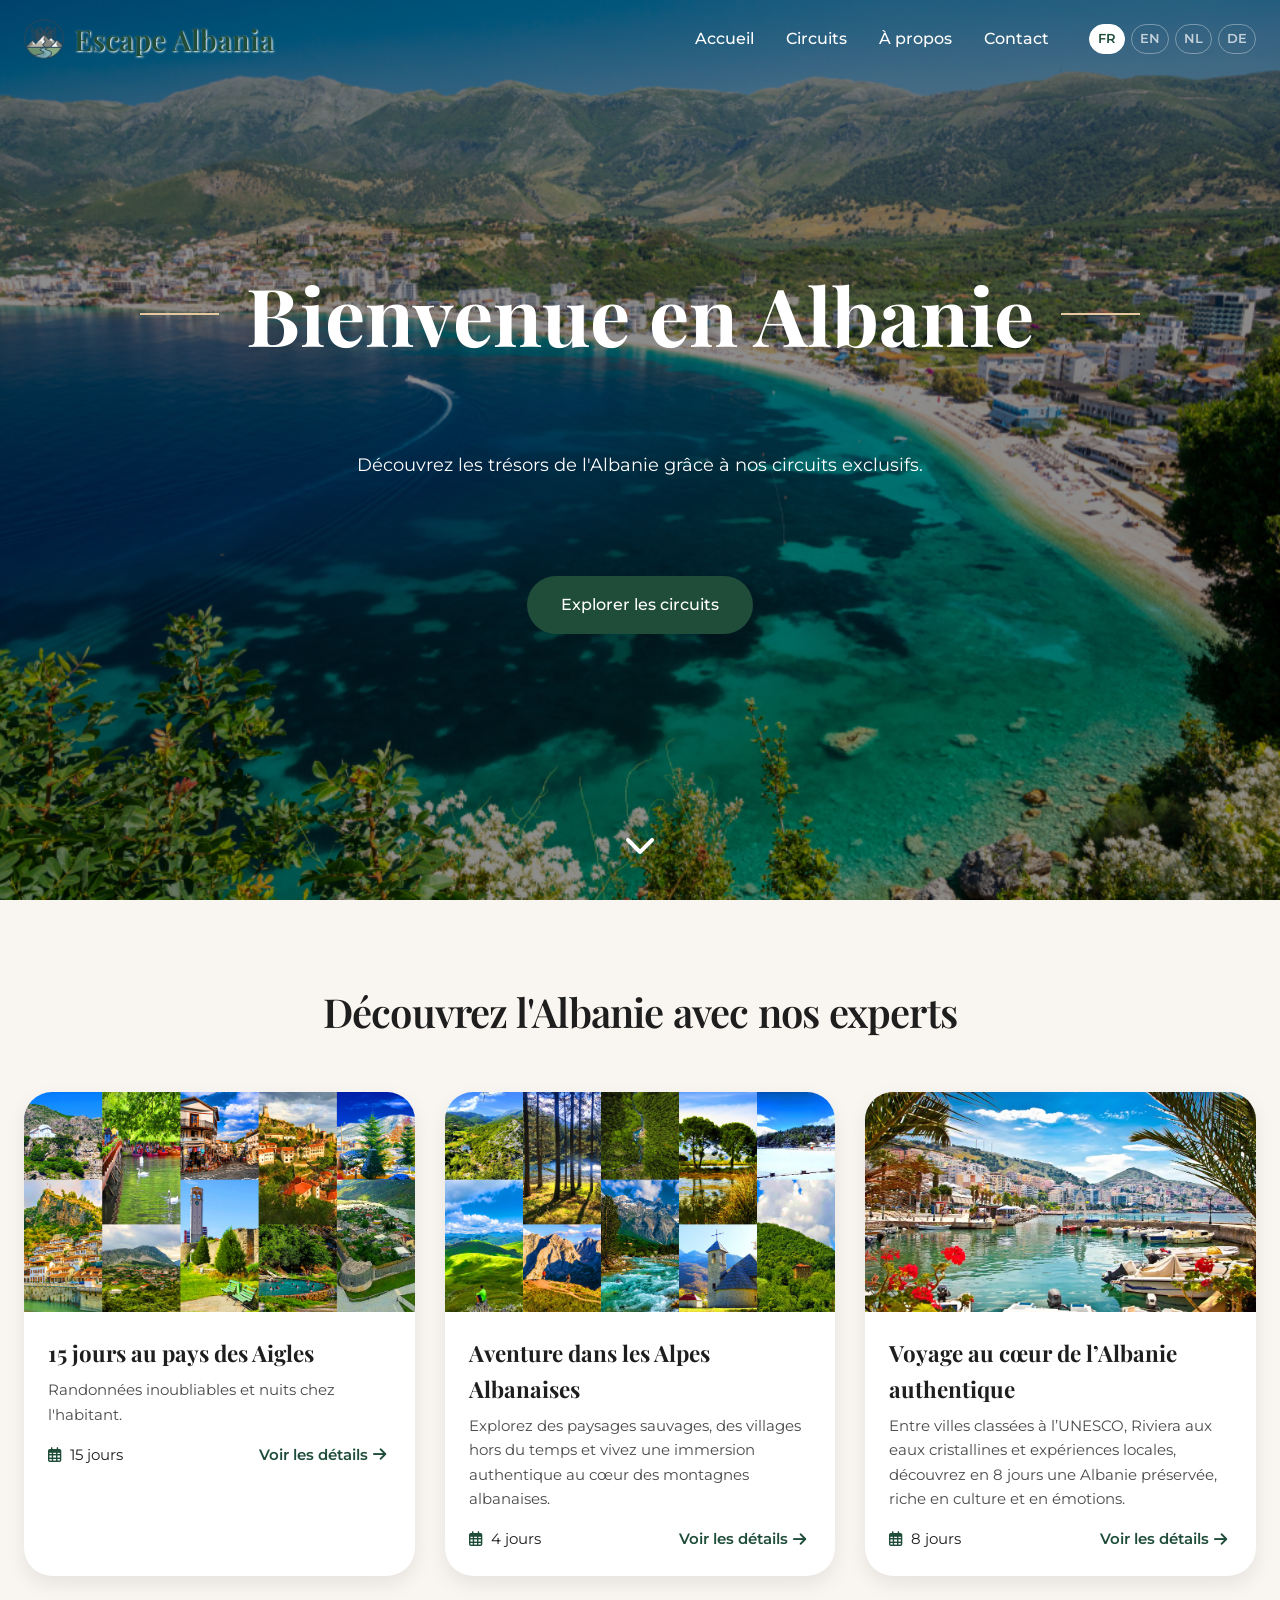
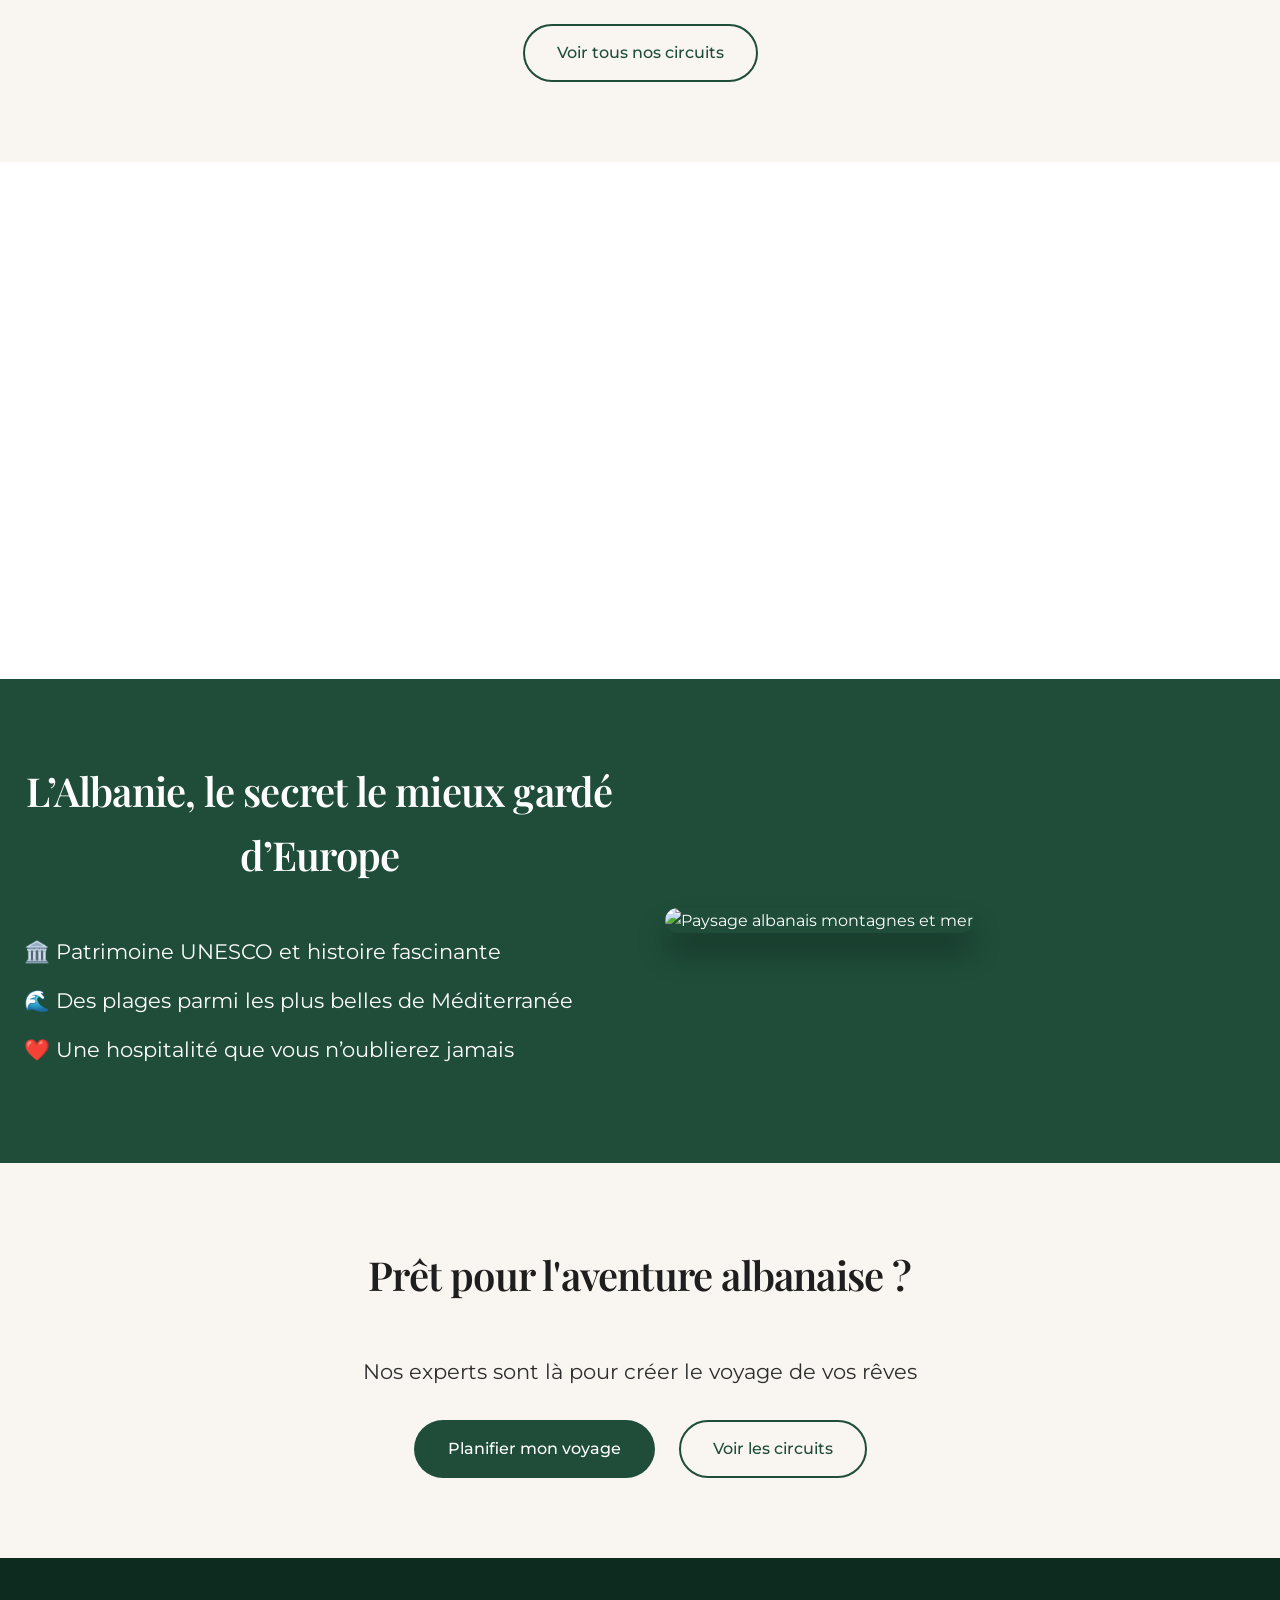
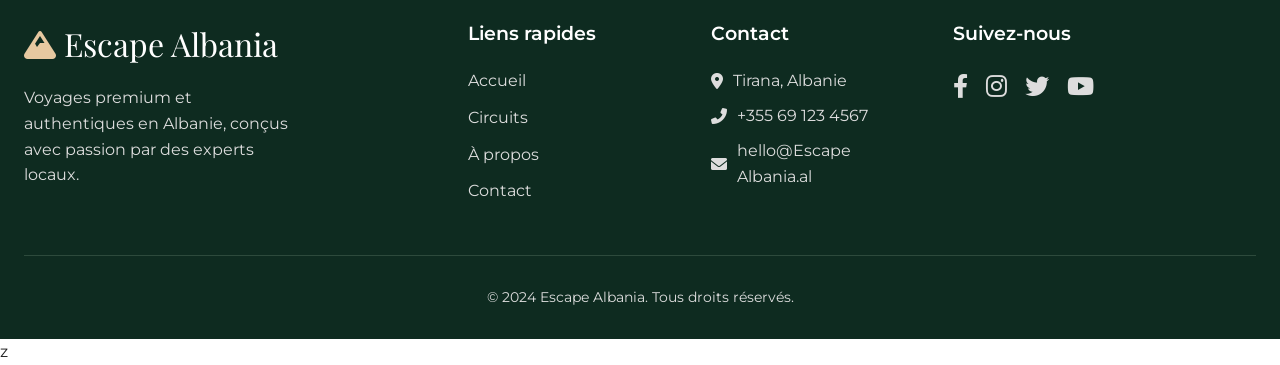
==== index.html @ 84c11a6c "Add files via upload" ====
<!DOCTYPE html>
<html lang="fr">
<head>
  <meta charset="UTF-8">
  <meta name="viewport" content="width=device-width, initial-scale=1.0">
  <title>Escape Albania – Découvrez l'Albanie autrement</title>
  <link rel="icon" type="image/x-icon" href="assets/icons/logo.png">
  <meta name="description" content="Voyages authentiques en Albanie avec guides locaux – circuits premium, petits groupes, expériences uniques.">
  <!-- Google Fonts : serif élégant / sans-serif moderne -->
  <link rel="preconnect" href="https://fonts.googleapis.com">
  <link rel="preconnect" href="https://fonts.gstatic.com" crossorigin>
  <link href="https://fonts.googleapis.com/css2?family=Playfair+Display:wght@400;500;700&family=Montserrat:wght@300;400;500;600&display=swap" rel="stylesheet">
  <!-- Font Awesome 6 (icônes minimales) -->
  <link rel="stylesheet" href="https://cdnjs.cloudflare.com/ajax/libs/font-awesome/6.0.0-beta3/css/all.min.css">
  <link rel="stylesheet" href="css/style.css">
</head>
<body>
  <!-- NAVBAR (overlay transparent) -->
  <header class="navbar js-navbar">
    <div class="navbar__container">
      <div class="navbar__logo">
        <img src="assets/icons/logo.png" alt="Logo Escape Albania" class="navbar__logo-img">
        <a href="index.html" class="navbar__name">Escape Albania</a>
      </div>

      <!-- Hamburger (mobile) -->
      <button class="navbar__hamburger js-hamburger" aria-label="Menu" aria-expanded="false">
        <span class="navbar__hamburger-line"></span>
        <span class="navbar__hamburger-line"></span>
        <span class="navbar__hamburger-line"></span>
      </button>

      <!-- Collapsible menu (center + right) -->
      <div class="navbar__collapse js-nav-collapse">
        <nav class="navbar__center" aria-label="Navigation principale">
          <ul class="navbar__menu">
            <li><a href="#hero" class="navbar__link">Accueil</a></li>
            <li><a href="tours.html" class="navbar__link">Circuits</a></li>
            <li><a href="#about" class="navbar__link">À propos</a></li>
            <li><a href="#contact" class="navbar__link">Contact</a></li>
          </ul>
        </nav>

        <div class="navbar__right">
          <div class="navbar__lang">
            <span class="lang-switcher__item active">FR</span>
            <span class="lang-switcher__item">EN</span>
            <span class="lang-switcher__item">NL</span>
            <span class="lang-switcher__item">DE</span>
          </div>
        </div>
      </div>
    </div>
  </header>

  <main>
    <!-- HERO SECTION (fullscreen avec vidéo) -->
    <section id="hero" class="hero">
      <div class="hero__background">
        <!-- Vidéo de héros (remplacez le fichier par votre propre vidéo) -->
        <video autoplay muted loop playsinline poster="assets/images/albania-header.jpg">
          <source src="assets/videos/albania-hero.mp4" type="video/mp4">
          Votre navigateur ne supporte pas la vidéo.
        </video>
        <div class="hero__overlay"></div>
      </div>
      <div class="hero__content">
        <div class="hero__heading-wrapper">
          <h1 class="hero__title">Bienvenue en Albanie</h1>
        </div>
        <div class="hero__subtitle-pill">
          <span>Découvrez les trésors de l'Albanie grâce à nos circuits exclusifs.</span>
        </div>
        <div class="hero__buttons">
          <a href="/tours.html" class="btn btn--primary">Explorer les circuits</a>
        </div>
        <a href="#features" class="hero__scroll js-smooth">
          <i class="fas fa-chevron-down" aria-hidden="true"></i>
          <span class="sr-only">Défiler vers le bas</span>
        </a>
      </div>
    </section>

    <!-- TOURS SECTION (grid cards) -->
    <section id="tours" class="tours section section--beige">
      <div class="container">
        <h2 class="section__title">Découvrez l'Albanie avec nos experts</h2>
        <div class="tours__grid">
          <div class="tour-card">
            <div class="tour-card__image">
              <img src="assets/images/card1.jpg" alt="Randonnée dans les Alpes albanaises" loading="lazy">
            </div>
            <div class="tour-card__content">
              <h3 class="tour-card__title">15 jours au pays des Aigles</h3>
              <p class="tour-card__desc">Randonnées inoubliables et nuits chez l'habitant.</p>
              <div class="tour-card__meta">
                <span><i class="far fa-calendar-alt"></i> 15 jours</span>
                <a href="/tours-details/15jour.html" class="tour-card__link">Voir les détails <i class="fas fa-arrow-right"></i></a>
              </div>
            </div>
          </div>
          <div class="tour-card">
            <div class="tour-card__image">
              <img src="assets/images/card2.jpg" alt="Côte ionienne et villages" loading="lazy">
            </div>
            <div class="tour-card__content">
              <h3 class="tour-card__title">Aventure dans les Alpes Albanaises</h3>
              <p class="tour-card__desc">Explorez des paysages sauvages, des villages hors du temps et vivez une immersion authentique au cœur des montagnes albanaises.</p>
              <div class="tour-card__meta">
                <span><i class="far fa-calendar-alt"></i> 4 jours</span>
                <a href="/tours-details/4jour.html" class="tour-card__link">Voir les détails <i class="fas fa-arrow-right"></i></a>
              </div>
            </div>
          </div>
          <div class="tour-card">
            <div class="tour-card__image">
              <img src="assets/images/card3.webp" alt="Patrimoine UNESCO à Berat" loading="lazy">
            </div>
            <div class="tour-card__content">
              <h3 class="tour-card__title">Voyage au cœur de l’Albanie authentique</h3>
              <p class="tour-card__desc">Entre villes classées à l’UNESCO, Riviera aux eaux cristallines et
                    expériences locales, découvrez en 8 jours une Albanie préservée, riche en culture et en
                    émotions.</p>
              <div class="tour-card__meta">
                <span><i class="far fa-calendar-alt"></i> 8 jours</span>
                <a href="/tours-details/8jour.html" class="tour-card__link">Voir les détails <i class="fas fa-arrow-right"></i></a>
              </div>
            </div>
          </div>
        </div>
        <div class="tours__cta">
          <a href="tours.html" class="btn btn--outline-dark">Voir tous nos circuits</a>
        </div>
      </div>
    </section>

    <!-- WHY CHOOSE US (features) -->
    <section id="features" class="features section">
      <div class="container">
        <h2 class="section__title">Vivez l’Albanie comme un local</h2>
        <div class="features__grid">
          <div class="feature-card">
            <div class="feature-card__icon"><i class="fas fa-user-tie"></i></div>
            <h3 class="feature-card__title">Guide francophone local</h3>
            <p class="feature-card__desc">Vous comprenez tout, vous vivez plus</p>
          </div>
          <div class="feature-card">
            <div class="feature-card__icon"><i class="fas fa-users"></i></div>
            <h3 class="feature-card__title">Groupes intimistes</h3>
            <p class="feature-card__desc">Maximum 6-8 personnes</p>
          </div>
          <div class="feature-card">
            <div class="feature-card__icon"><i class="fas fa-landmark"></i></div>
            <h3 class="feature-card__title">Expériences vraies</h3>
            <p class="feature-card__desc">Repas chez l’habitant, traditions vivantes</p>
          </div>
          <div class="feature-card">
            <div class="feature-card__icon"><i class="fas fa-route"></i></div>
            <h3 class="feature-card__title">Voyage sur mesure</h3>
            <p class="feature-card__desc">Adapté à votre rythme</p>
          </div>
        </div>
      </div>
    </section>

    <!-- WHY ALBANIA (dark green) -->
    <section id="about" class="why-albania section section--dark">
      <div class="container">
        <div class="why-albania__grid">
          <div class="why-albania__content">
            <h2 class="section__title section__title--light">L’Albanie, le secret le mieux gardé d’Europe</h2>
            <ul class="why-albania__list">
              <li></i> 🏛️ Patrimoine UNESCO et histoire fascinante</li>
              <li></i> 🌊 Des plages parmi les plus belles de Méditerranée</li>
              <li></i> ❤️ Une hospitalité que vous n’oublierez jamais</li>
            </ul>
          </div>
          <div class="why-albania__media">
            <img src="https://www.thenaturaladventure.com/wp-content/uploads/2023/09/best-time-to-go-to-albania-2.jpg" alt="Paysage albanais montagnes et mer" loading="lazy">
          </div>
        </div>
      </div>
    </section>

    <!-- CTA SECTION -->
    <section class="cta section">
      <div class="container">
        <h2 class="section__title">Prêt pour l'aventure albanaise ?</h2>
        <p class="cta__subtitle">Nos experts sont là pour créer le voyage de vos rêves</p>
        <div class="cta__buttons">
          <a href="#" class="btn btn--primary">Planifier mon voyage</a>
          <a href="/tours.html" class="btn btn--outline-dark">Voir les circuits</a>
        </div>
      </div>
    </section>
  </main>

  <!-- FOOTER -->
  <footer id="contact" class="footer">
    <div class="container">
      <div class="footer__grid">
        <div class="footer__col">
          <div class="footer__brand">
            <i class="fas fa-mountain"></i> Escape Albania
          </div>
          <p class="footer__desc">Voyages premium et authentiques en Albanie, conçus avec passion par des experts locaux.</p>
        </div>
        <div class="footer__col">
          <h4 class="footer__title">Liens rapides</h4>
          <ul class="footer__links">
            <li><a href="#hero">Accueil</a></li>
            <li><a href="/tours.html">Circuits</a></li>
            <li><a href="#about">À propos</a></li>
            <li><a href="#contact">Contact</a></li>
          </ul>
        </div>
        <div class="footer__col">
          <h4 class="footer__title">Contact</h4>
          <address>
            <p><i class="fas fa-map-marker-alt"></i> Tirana, Albanie</p>
            <p><i class="fas fa-phone-alt"></i> +355 69 123 4567</p>
            <p><i class="fas fa-envelope"></i> hello@Escape Albania.al</p>
          </address>
        </div>
        <div class="footer__col">
          <h4 class="footer__title">Suivez-nous</h4>
          <div class="footer__social">
            <a href="#" aria-label="Facebook"><i class="fab fa-facebook-f"></i></a>
            <a href="#" aria-label="Instagram"><i class="fab fa-instagram"></i></a>
            <a href="#" aria-label="Twitter"><i class="fab fa-twitter"></i></a>
            <a href="#" aria-label="YouTube"><i class="fab fa-youtube"></i></a>
          </div>
        </div>
      </div>
      <div class="footer__bottom">
        <p>&copy; 2024 Escape Albania. Tous droits réservés.</p>
      </div>
    </div>
  </footer>

  <script src="js/script.js"></script>z
</body>
</html>
---- css/style.css ----
/* css/style.css */

/* -------------------- VARIABLES & RESET -------------------- */
:root {
  --primary-dark: #1f4d3a;
  --accent-soft: #e6c8a0;
  --bg-light: #f9f5f0;
  --text-dark: #1e1e1e;
  --text-light: #ffffff;
  --overlay: rgba(0, 0, 0, 0.45);
  --shadow-sm: 0 8px 20px rgba(0, 0, 0, 0.08);
  --shadow-hover: 0 15px 30px rgba(0, 0, 0, 0.15);
  --font-serif: 'Playfair Display', serif;
  --font-sans: 'Montserrat', sans-serif;
  --transition: all 0.25s ease;
}

* {
  margin: 0;
  padding: 0;
  box-sizing: border-box;
}

html {
  scroll-behavior: smooth;
  font-size: 16px;
}

body {
  font-family: var(--font-sans);
  color: var(--text-dark);
  line-height: 1.6;
  background-color: #fff;
}

/* -------------------- UTILS -------------------- */
.container {
  max-width: 1280px;
  margin: 0 auto;
  padding: 0 24px;
}

.section {
  padding: 80px 0;
}
@media (max-width: 768px) {
  .section {
    padding: 60px 0;
  }
}

.section__title {
  font-family: var(--font-serif);
  font-size: 2.5rem;
  font-weight: 600;
  letter-spacing: -0.02em;
  text-align: center;
  margin-bottom: 3rem;
  color: var(--text-dark);
}
.section__title--light {
  color: var(--text-light);
}
.section--beige {
  background-color: var(--bg-light);
}
.section--dark {
  background-color: var(--primary-dark);
  color: var(--text-light);
}

.btn {
  display: inline-block;
  font-weight: 500;
  font-size: 1rem;
  padding: 0.9rem 2rem;
  border-radius: 40px;
  text-decoration: none;
  transition: var(--transition);
  cursor: pointer;
  border: 2px solid transparent;
  text-align: center;
}
.btn--primary {
  background-color: var(--primary-dark);
  color: white;
}
.btn--primary:hover {
  background-color: #13123a;
  transform: translateY(-2px);
  box-shadow: var(--shadow-sm);
}
.btn--outline-light {
  background: transparent;
  border-color: rgba(255,255,255,0.7);
  color: white;
}
.btn--outline-light:hover {
  background: white;
  color: var(--primary-dark);
  border-color: white;
}
.btn--outline-dark {
  background: transparent;
  border: 2px solid var(--primary-dark);
  color: var(--primary-dark);
}
.btn--outline-dark:hover {
  background: var(--primary-dark);
  color: white;
}
.btn--small {
  padding: 0.5rem 1.4rem;
  font-size: 0.9rem;
}

.sr-only {
  position: absolute;
  width: 1px;
  height: 1px;
  padding: 0;
  margin: -1px;
  overflow: hidden;
}

/* -------------------- NAVBAR -------------------- */
.navbar {
  position: fixed;
  top: 0;
  left: 0;
  width: 100%;
  z-index: 1000;
  padding: 1rem 0;
  transition: background 0.3s ease, box-shadow 0.3s ease;
  background: transparent;
}
.navbar.scrolled {
  background: white;
  box-shadow: 0 4px 20px rgba(0,0,0,0.08);
}
.navbar.scrolled .navbar__logo,
.navbar.scrolled .navbar__link,
.navbar.scrolled .lang-switcher__item {
  color: var(--text-dark);
}
.navbar.scrolled .lang-switcher__item.active {
  border-color: var(--primary-dark);
  color: var(--primary-dark);
}
.navbar.scrolled .btn--small {
  background: var(--primary-dark);
  color: white;
}
.navbar.scrolled .btn--small:hover {
  background: #123a2b;
}

.navbar__container {
  display: flex;
  align-items: center;
  justify-content: space-between;
  max-width: 1280px;
  margin: 0 auto;
  padding: 0 24px;
}

.navbar__logo {
  display: flex;
  align-items: center;
  gap: 10px;
  font-family: var(--font-serif);
  font-size: 1.8rem;
  font-weight: 600;
  color: white;
}
.navbar__logo i {
  font-size: 2rem;
  color: var(--accent-soft);
}

.navbar__logo-img {
  width: 40px;
  height: 40px;
}

.navbar__name {
  color: #1f4d3a;
  text-shadow: #ffffff 1px 1px 2px;
  text-decoration: none;
  transition: color 0.2s;
}

.navbar__collapse {
  display: flex;
  align-items: center;
  flex: 1;
  justify-content: flex-end;
  gap: 2.5rem;
}

.navbar__center {
  margin-left: auto;
}

.navbar__menu {
  display: flex;
  gap: 2rem;
  list-style: none;
}
.navbar__link {
  text-decoration: none;
  font-weight: 500;
  color: white;
  transition: color 0.2s;
  font-size: 1rem;
}
.navbar__link:hover {
  color: var(--accent-soft);
}

.navbar__right {
  display: flex;
  align-items: center;
  gap: 1.5rem;
}
.navbar__lang {
  display: flex;
  gap: 6px;
}
.lang-switcher__item {
  font-size: 0.8rem;
  font-weight: 600;
  padding: 4px 8px;
  border-radius: 30px;
  background: transparent;
  border: 1px solid rgba(255,255,255,0.5);
  color: white;
  cursor: default;
  transition: 0.2s;
}
.lang-switcher__item.active {
  background: white;
  border-color: white;
  color: var(--primary-dark);
}
.navbar__lang .lang-switcher__item:not(.active) {
  opacity: 0.7;
}
.navbar__lang .lang-switcher__item:not(.active):hover {
  opacity: 1;
  border-color: white;
}

/* Hamburger (mobile) */
.navbar__hamburger {
  display: none;
  flex-direction: column;
  justify-content: space-between;
  width: 30px;
  height: 21px;
  background: transparent;
  border: none;
  cursor: pointer;
  z-index: 1100;
}
.navbar__hamburger-line {
  width: 100%;
  height: 3px;
  background: white;
  border-radius: 10px;
  transition: 0.2s;
}
.navbar.scrolled .navbar__hamburger-line {
  background: var(--text-dark);
}

/* Mobile styles */
@media (max-width: 900px) {
  .navbar__hamburger {
    display: flex;
  }
  .navbar__collapse {
    position: absolute;
    top: 100%;
    left: 0;
    width: 100%;
    background: white;
    flex-direction: column;
    padding: 2rem;
    gap: 2rem;
    box-shadow: 0 20px 30px rgba(0,0,0,0.1);
    display: none;
  }
  .navbar__collapse.open {
    display: flex;
  }
  .navbar__center {
    margin-left: 0;
    width: 100%;
  }
  .navbar__menu {
    flex-direction: column;
    align-items: center;
    gap: 1.2rem;
  }
  .navbar__link {
    color: var(--text-dark);
    font-size: 1.2rem;
  }
  .navbar__right {
    flex-direction: column;
    width: 100%;
  }
  .lang-switcher__item {
    color: var(--text-dark);
    border-color: var(--text-dark);
  }
  .lang-switcher__item.active {
    background: var(--primary-dark);
    color: white;
    border-color: var(--primary-dark);
  }
  .navbar.scrolled .navbar__hamburger-line {
    background: var(--text-dark);
  }
}

/* -------------------- HERO -------------------- */
.hero {
  position: relative;
  height: 100vh;
  display: flex;
  flex-direction: column;
  color: white;
  overflow: hidden;
}
.hero__background {
  position: absolute;
  top: 0;
  left: 0;
  width: 100%;
  height: 100%;
  z-index: 0;
}
.hero__background video {
  width: 100%;
  height: 100%;
  object-fit: cover;
}
.hero__overlay {
  position: absolute;
  top: 0;
  left: 0;
  width: 100%;
  height: 100%;
  background: var(--overlay);
  z-index: 1;
}
.hero__content {
  position: relative;
  z-index: 2;
  flex: 1;
  display: flex;
  flex-direction: column;
  justify-content: center;
  align-items: center;
  text-align: center;
  padding: 0 1rem;
}
.hero__heading-wrapper {
  display: flex;
  align-items: center;
  gap: 1.5rem;
  max-width: 1000px;
  margin-bottom: 1.5rem;
  width: 100%;
}
.hero__heading-wrapper::before,
.hero__heading-wrapper::after {
  content: '';
  flex: 1;
  height: 2px;
  background: var(--accent-soft);
}
.hero__title {
  font-family: var(--font-serif);
  font-size: clamp(2.2rem, 8vw, 5rem);
  font-weight: 700;
  line-height: 1.2;
  margin: 0 0.2rem;
}
.hero__subtitle-pill {
  padding: 65px;
  margin-bottom: 2rem;
  font-size: 1.1rem;
}
.hero__buttons {
  display: flex;
  gap: 1.5rem;
  flex-wrap: wrap;
  justify-content: center;
}
.hero__scroll {
  position: absolute;
  bottom: 30px;
  left: 50%;
  transform: translateX(-50%);
  color: white;
  font-size: 2rem;
  animation: bounce 2s infinite;
}
@keyframes bounce {
  0%, 20%, 50%, 80%, 100% { transform: translateX(-50%) translateY(0); }
  40% { transform: translateX(-50%) translateY(-15px); }
  60% { transform: translateX(-50%) translateY(-7px); }
}

/* -------------------- FEATURES CARDS -------------------- */
.features__grid {
  display: grid;
  grid-template-columns: repeat(4, 1fr);
  gap: 30px;
}
.feature-card {
  background: white;
  padding: 2rem 1.5rem;
  border-radius: 24px;
  text-align: center;
  box-shadow: var(--shadow-sm);
  transition: var(--transition);
}
.feature-card:hover {
  transform: translateY(-8px);
  box-shadow: var(--shadow-hover);
}
.feature-card__icon {
  font-size: 2.8rem;
  color: var(--primary-dark);
  margin-bottom: 1.2rem;
}
.feature-card__title {
  font-family: var(--font-serif);
  font-size: 1.3rem;
  margin-bottom: 0.5rem;
}
.feature-card__desc {
  font-size: 0.95rem;
  color: #4a4a4a;
}
@media (max-width: 1024px) {
  .features__grid {
    grid-template-columns: repeat(2, 1fr);
  }
}
@media (max-width: 600px) {
  .features__grid {
    grid-template-columns: 1fr;
  }
}

/* -------------------- TOURS CARDS -------------------- */
.tours__grid {
  display: grid;
  grid-template-columns: repeat(3, 1fr);
  gap: 30px;
  margin-bottom: 3rem;
}
.tour-card {
  background: white;
  border-radius: 28px;
  overflow: hidden;
  box-shadow: var(--shadow-sm);
  transition: var(--transition);
}
.tour-card:hover {
  transform: translateY(-8px);
  box-shadow: var(--shadow-hover);
}
.tour-card__image {
  height: 220px;
  overflow: hidden;
}
.tour-card__image img {
  width: 100%;
  height: 100%;
  object-fit: cover;
  transition: transform 0.6s;
}
.tour-card:hover .tour-card__image img {
  transform: scale(1.07);
}
.tour-card__content {
  padding: 1.5rem;
}
.tour-card__title {
  font-family: var(--font-serif);
  font-size: 1.4rem;
  margin-bottom: 0.4rem;
}
.tour-card__desc {
  color: #4a4a4a;
  margin-bottom: 1rem;
  font-size: 0.95rem;
}
.tour-card__meta {
  display: flex;
  justify-content: space-between;
  align-items: center;
  font-size: 0.95rem;
}
.tour-card__meta i {
  color: var(--primary-dark);
  margin-right: 5px;
}
.tour-card__link {
  text-decoration: none;
  font-weight: 600;
  color: var(--primary-dark);
  transition: gap 0.2s;
  display: inline-flex;
  align-items: center;
  gap: 5px;
}
.tour-card__link:hover {
  gap: 10px;
}
.tours__cta {
  text-align: center;
}
@media (max-width: 1024px) {
  .tours__grid {
    grid-template-columns: repeat(2, 1fr);
  }
}
@media (max-width: 600px) {
  .tours__grid {
    grid-template-columns: 1fr;
  }
}

/* -------------------- WHY ALBANIA -------------------- */
.why-albania__grid {
  display: grid;
  grid-template-columns: 1fr 1fr;
  gap: 50px;
  align-items: center;
}
.why-albania__list {
  list-style: none;
  margin-top: 2rem;
}
.why-albania__list li {
  font-size: 1.3rem;
  margin-bottom: 1rem;
  display: flex;
  align-items: center;
  gap: 12px;
}
.why-albania__list i {
  color: var(--accent-soft);
  font-size: 1.6rem;
}
.why-albania__media img {
  width: 100%;
  border-radius: 40px;
  box-shadow: 0 20px 30px rgba(0,0,0,0.3);
}
@media (max-width: 768px) {
  .why-albania__grid {
    grid-template-columns: 1fr;
    gap: 30px;
  }
}

/* -------------------- CTA -------------------- */
.cta {
  text-align: center;
  background: var(--bg-light);
}
.cta__subtitle {
  font-size: 1.3rem;
  margin: 0.5rem 0 2rem;
  color: #2e2e2e;
}
.cta__buttons {
  display: flex;
  gap: 1.5rem;
  justify-content: center;
  flex-wrap: wrap;
}

/* -------------------- FOOTER -------------------- */
.footer {
  background: #0e2b20;
  color: #ddd;
  padding: 60px 0 30px;
}
.footer__grid {
  display: grid;
  grid-template-columns: 2fr 1fr 1fr 1.5fr;
  gap: 40px;
  margin-bottom: 40px;
}
.footer__brand {
  font-family: var(--font-serif);
  font-size: 2rem;
  color: white;
  margin-bottom: 1rem;
}
.footer__brand i {
  color: var(--accent-soft);
}
.footer__desc {
  line-height: 1.6;
  max-width: 280px;
}
.footer__title {
  color: white;
  font-size: 1.2rem;
  margin-bottom: 1.2rem;
  font-weight: 600;
}
.footer__links {
  list-style: none;
}
.footer__links li {
  margin-bottom: 0.7rem;
}
.footer__links a {
  color: #ddd;
  text-decoration: none;
  transition: color 0.2s;
}
.footer__links a:hover {
  color: var(--accent-soft);
}
.footer address p {
  margin-bottom: 0.6rem;
  font-style: normal;
  display: flex;
  align-items: center;
  gap: 10px;
}
.footer__social {
  display: flex;
  gap: 18px;
  font-size: 1.5rem;
}
.footer__social a {
  color: #ddd;
  transition: 0.2s;
}
.footer__social a:hover {
  color: var(--accent-soft);
  transform: translateY(-3px);
}
.footer__bottom {
  border-top: 1px solid #2d4a3c;
  padding-top: 30px;
  text-align: center;
  font-size: 0.9rem;
}
@media (max-width: 1024px) {
  .footer__grid {
    grid-template-columns: repeat(2, 1fr);
  }
}
@media (max-width: 600px) {
  .footer__grid {
    grid-template-columns: 1fr;
  }
}
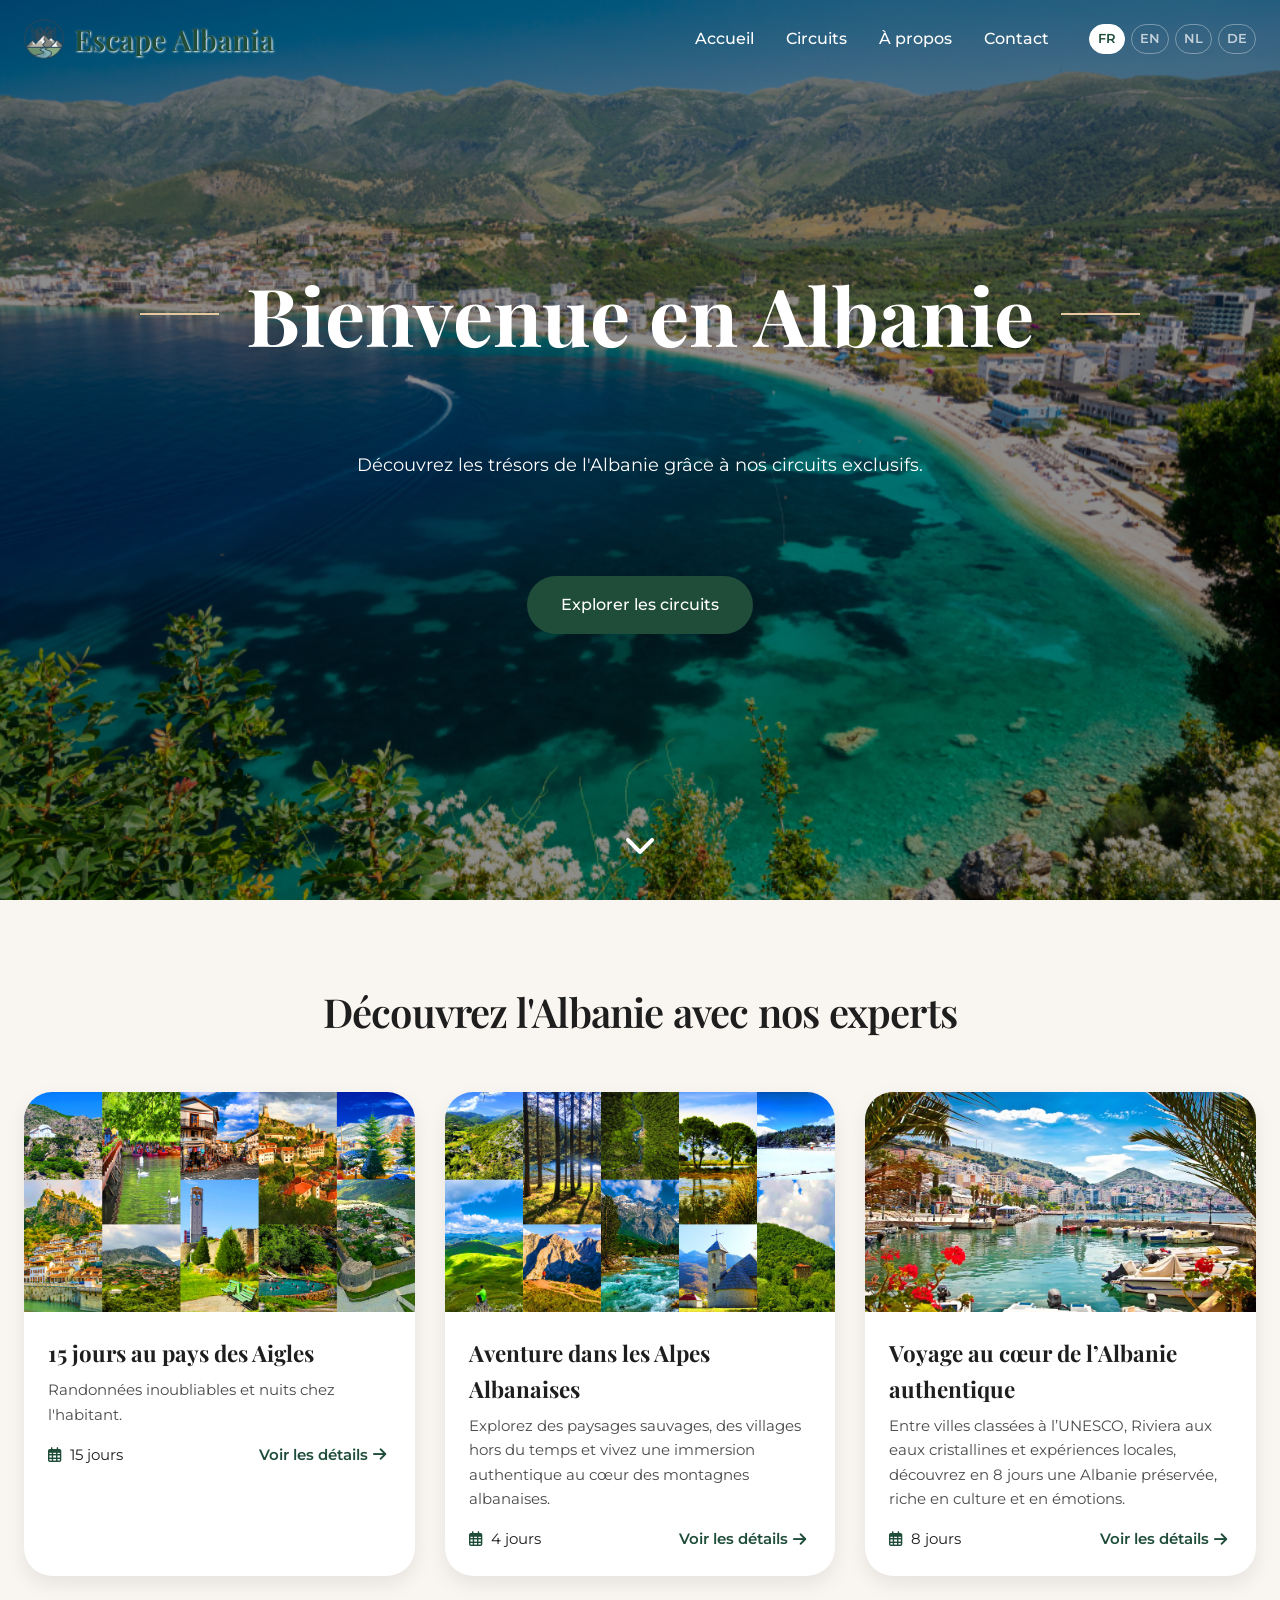
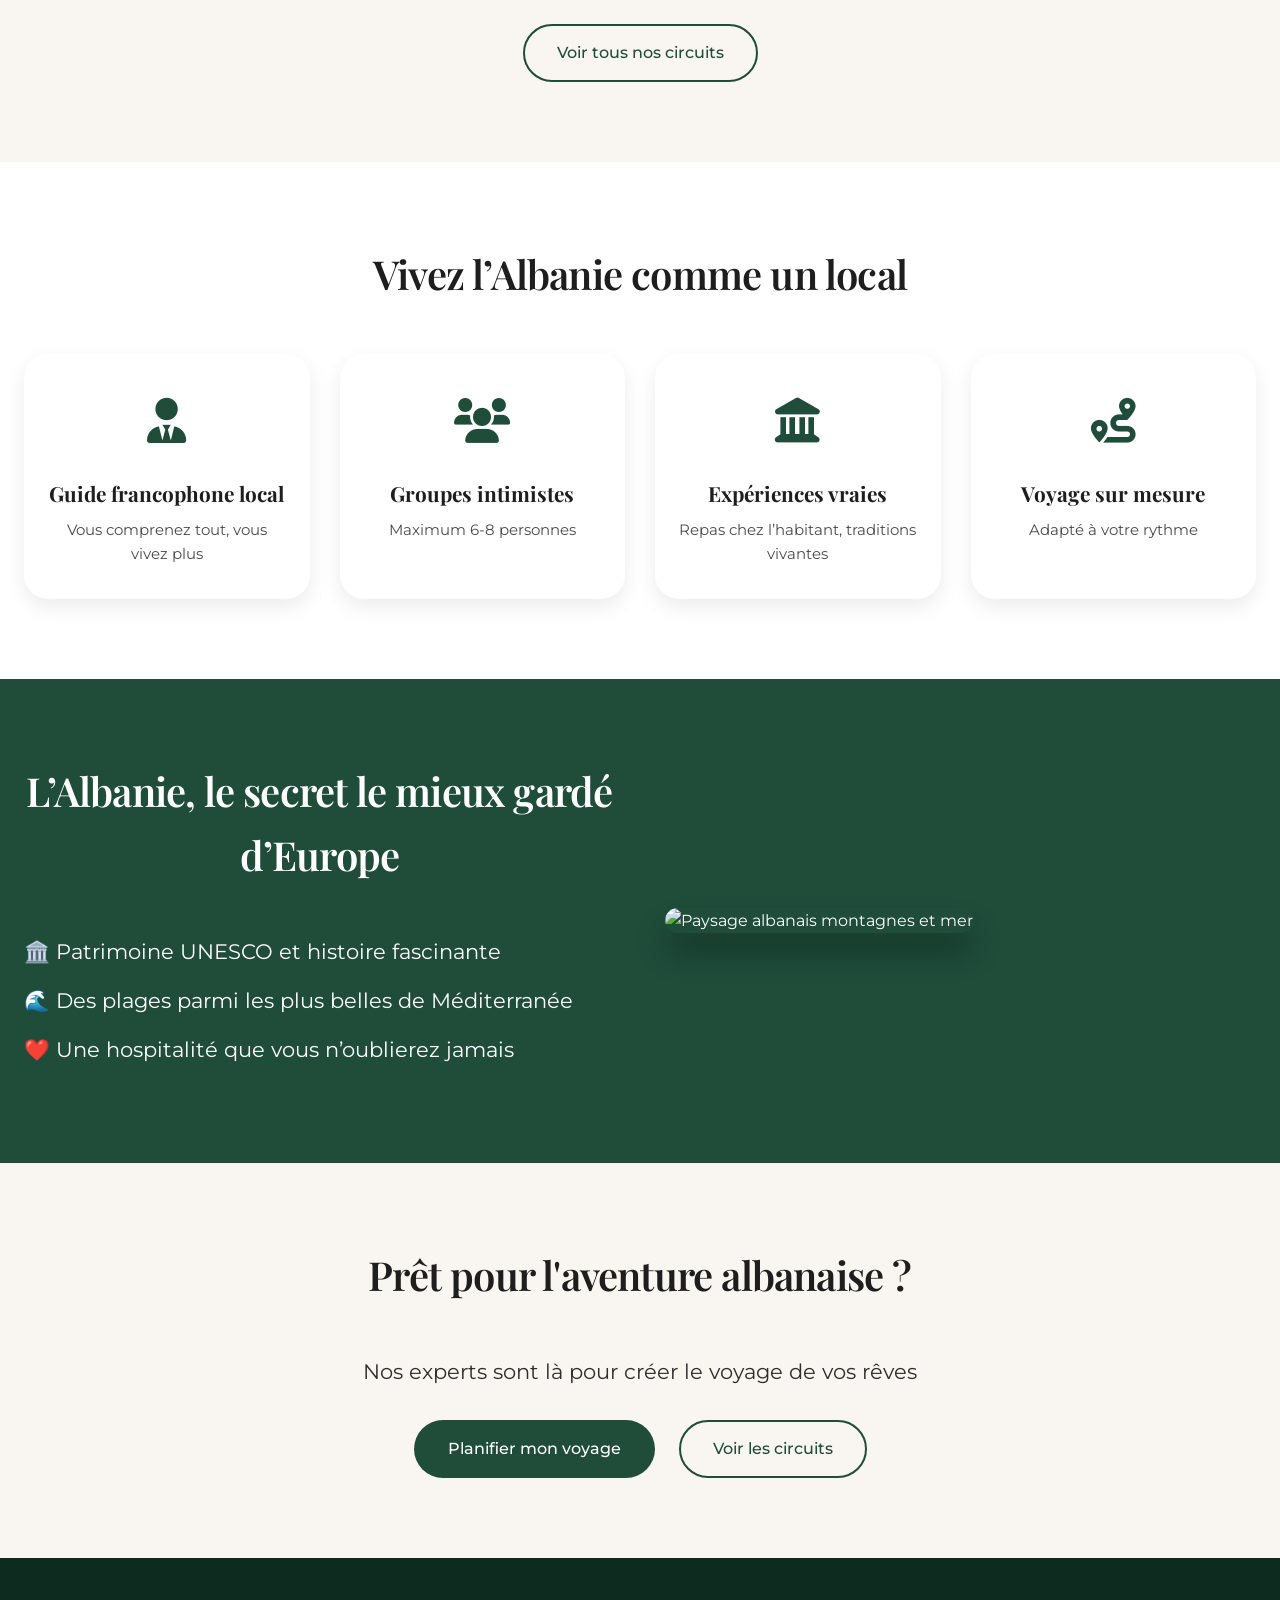
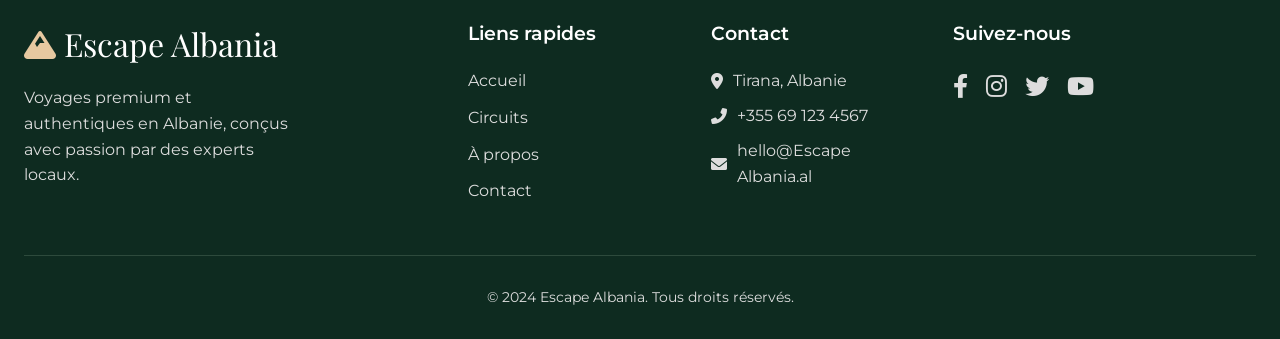
==== commit 54546e50: "Update index.html" ====
--- a/index.html
+++ b/index.html
@@ -238,6 +238,6 @@
     </div>
   </footer>
 
-  <script src="js/script.js"></script>z
+  <script src="js/script.js"></script>
 </body>
-</html>+</html>
